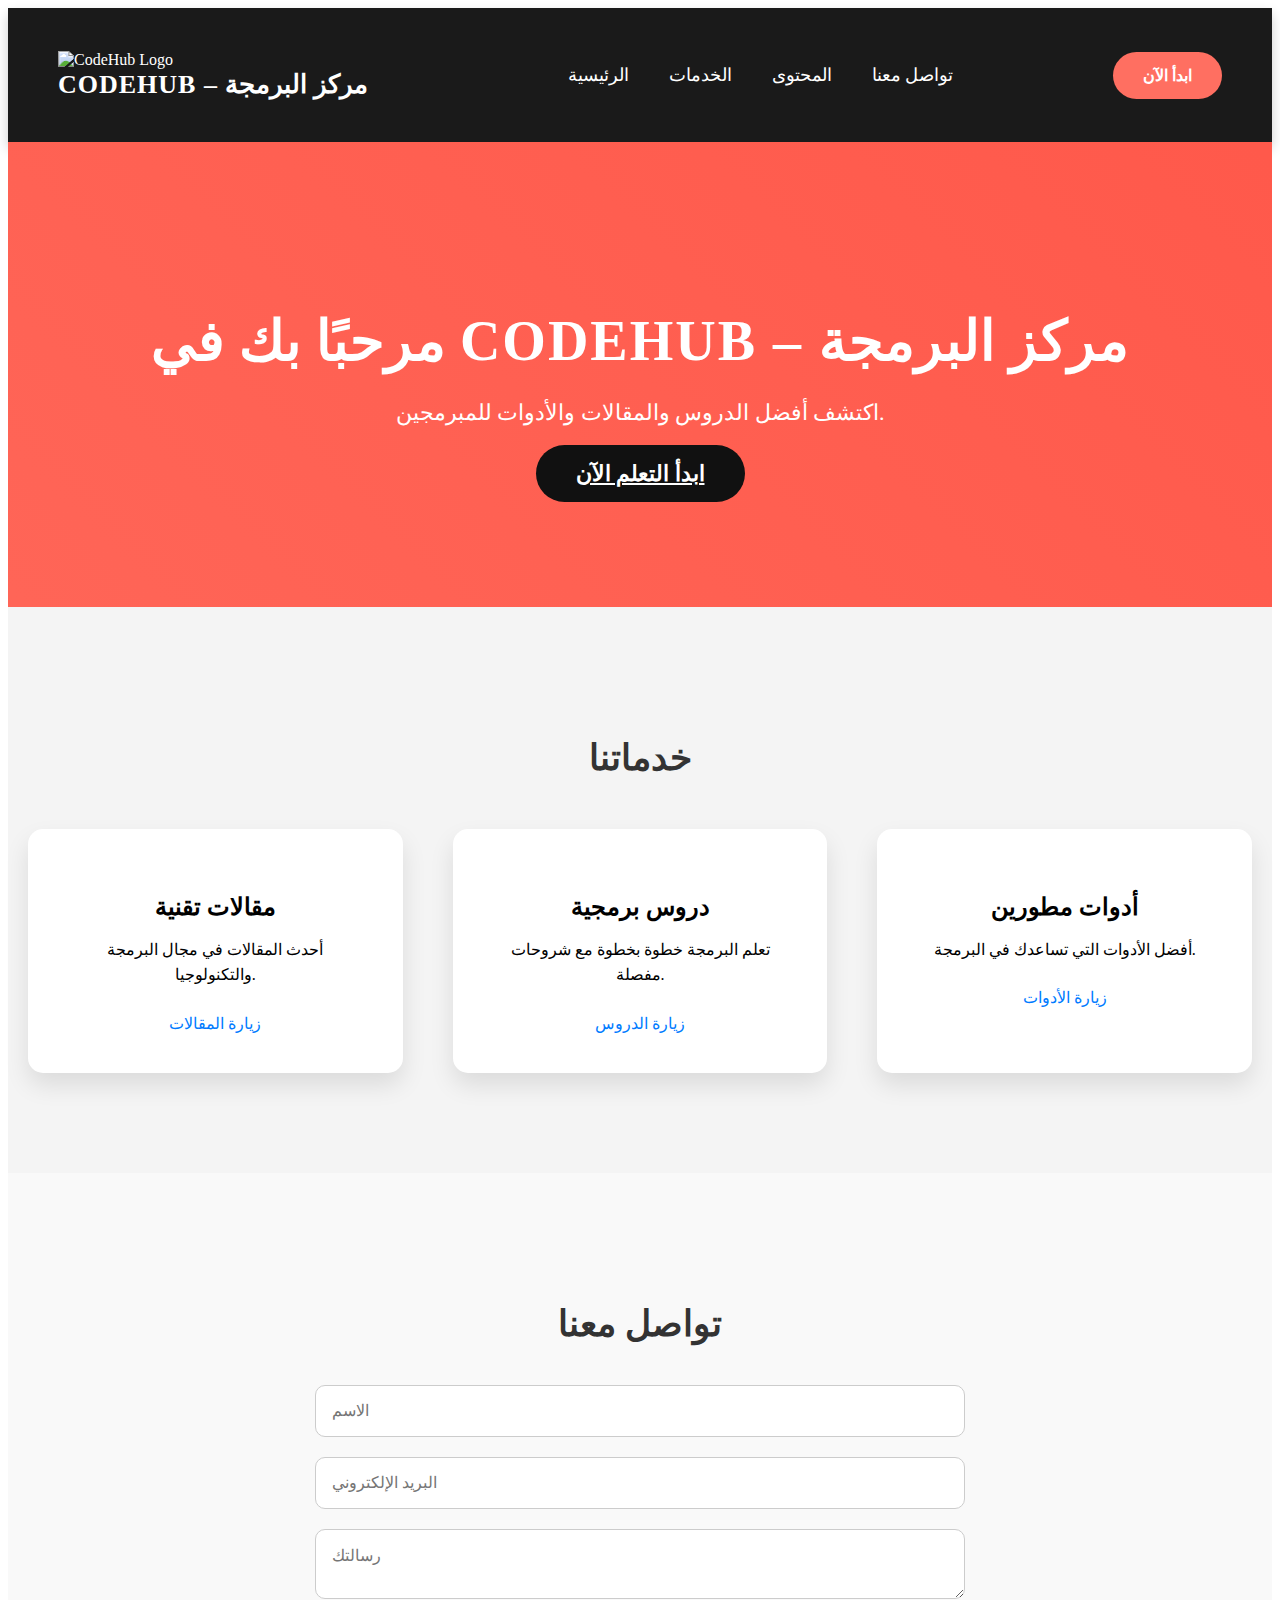
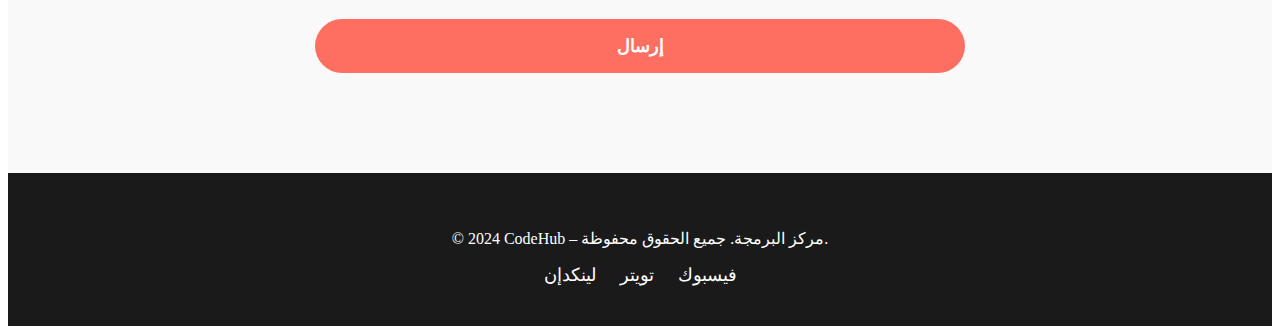
==== index.html @ 6e20102c "Add files via upload" ====
<!DOCTYPE html>
<html lang="ar">
<head>
    <meta charset="UTF-8">
    <meta name="viewport" content="width=device-width, initial-scale=1.0">
    <title>CodeHub – مركز البرمجة</title>
    <link rel="stylesheet" href="style.css">
    <link rel="icon" href="assets/logo.png">
    
</head>
<body>
    <header>
        <div class="container">
            <div class="logo">
                <img src="assets/logo.png" alt="CodeHub Logo">
                <h1>CodeHub – مركز البرمجة</h1>
            </div>
            <nav>
                <ul>
                    <li><a href="#">الرئيسية</a></li>
                    <li><a href="#services">الخدمات</a></li>
                    <li><a href="#content">المحتوى</a></li>
                    <li><a href="#contact">تواصل معنا</a></li>
                </ul>
            </nav>
            <a href="#" class="btn">ابدأ الآن</a>
        </div>
    </header>
    

    <!-- قسم الترحيب (Hero Section) -->
    <section id="hero">
        <div class="container">
            <h2>مرحبًا بك في CodeHub – مركز البرمجة</h2>
            <p>اكتشف أفضل الدروس والمقالات والأدوات للمبرمجين.</p>
            <a href="#services" class="btn">ابدأ التعلم الآن</a>
        </div>
    </section>

<!-- قسم الخدمات (Services) -->
<section id="services">
    <div class="container">
        <h2>خدماتنا</h2>
        <div class="services">
            <div class="service">
                <h3>مقالات تقنية</h3>
                <p>أحدث المقالات في مجال البرمجة والتكنولوجيا.</p>
                <a href="https://judy6739.github.io/jo11111111111111111/" class="service-link" target="_blank">زيارة المقالات</a>
            </div>
            <div class="service">
                <h3>دروس برمجية</h3>
                <p>تعلم البرمجة خطوة بخطوة مع شروحات مفصلة.</p>
                <a href="1.html" class="service-link" target="_blank">زيارة الدروس</a>
            </div>
            <div class="service">
                <h3>أدوات مطورين</h3>
                <p>أفضل الأدوات التي تساعدك في البرمجة.</p>
                <a href="2.html" class="service-link" target="_blank">زيارة الأدوات</a>
            </div>
        </div>
    </div>
</section>


    <!-- قسم التواصل (Contact Section) -->
    <section id="contact">
        <div class="container">
            <h2>تواصل معنا</h2>
            <form>
                <input type="text" placeholder="الاسم" required>
                <input type="email" placeholder="البريد الإلكتروني" required>
                <textarea placeholder="رسالتك" required></textarea>
                <button type="submit">إرسال</button>
            </form>
        </div>
    </section>
<!-- في قسم footer -->
<footer>
    <div class="container">
        <p>&copy; 2024 CodeHub – مركز البرمجة. جميع الحقوق محفوظة.</p>
        <div>
            <a href="#" style="color:white; margin: 0 10px;">فيسبوك</a>
            <a href="#" style="color:white; margin: 0 10px;">تويتر</a>
            <a href="#" style="color:white; margin: 0 10px;">لينكدإن</a>
        </div>
    </div>
</footer>

</body>
</html>
---- style.css ----
/* الشريط العلوي (Header) */
header {
    background-color: #1a1a1a; /* لون غامق أكثر */
    color: white;
    padding: 40px 0;
    box-shadow: 0 6px 12px rgba(0, 0, 0, 0.2); /* ظل أقوى */
}

header .container {
    display: flex;
    justify-content: space-between;
    align-items: center;
    padding: 0 50px;
}

header .logo img {
    width: 70px; /* زيادة حجم الشعار */
    height: auto;
    margin-right: 20px;
}

header .logo h1 {
    font-size: 26px;
    font-weight: bold;
    letter-spacing: 1px;
    text-transform: uppercase;
    margin: 0;
}

header nav ul {
    list-style: none;
    display: flex;
    gap: 40px;
}

header nav a {
    text-decoration: none;
    color: white;
    font-size: 18px;
    font-weight: 500;
    transition: color 0.3s ease, transform 0.3s ease;
}

header nav a:hover {
    color: #FF6F61; /* لون أحمر مشرق */
    transform: scale(1.1); /* تكبير الروابط عند التمرير */
}

header .btn {
    padding: 14px 30px;
    background-color: #FF6F61;
    color: white;
    border: none;
    border-radius: 30px;
    font-weight: bold;
    text-decoration: none;
    transition: background-color 0.3s ease, transform 0.3s ease;
}

header .btn:hover {
    background-color: #FF4F3A; /* تعديل اللون عند التمرير */
    transform: scale(1.05); /* تكبير الزر عند التمرير */
}

/* قسم الترحيب (Hero Section) */
#hero {
    background: linear-gradient(45deg, #FF6F61, #FF3E30); /* تأثير التدرج بزاوية */
    color: white;
    text-align: center;
    padding: 120px 20px;
    background-size: 400% 400%;
    animation: gradientAnimation 6s ease infinite; /* تأثير حركة التدرج */
}

@keyframes gradientAnimation {
    0% { background-position: 0% 50%; }
    50% { background-position: 100% 50%; }
    100% { background-position: 0% 50%; }
}

#hero h2 {
    font-size: 56px;
    margin-bottom: 20px;
    font-weight: bold;
    letter-spacing: 2px;
    text-transform: uppercase;
}

#hero p {
    font-size: 22px;
    margin-bottom: 30px;
    line-height: 1.6;
}

#hero .btn {
    padding: 16px 40px;
    font-size: 22px;
    background-color: #111;
    border-radius: 50px;
    color: white;
    font-weight: bold;
    transition: background-color 0.3s ease, transform 0.3s ease;
}

#hero .btn:hover {
    background-color: #FF6F61;
    transform: scale(1.1); /* تكبير الزر عند التمرير */
}

/* قسم الخدمات (Services) */
#services {
    background-color: #f4f4f4;
    padding: 100px 20px;
}

#services h2 {
    text-align: center;
    font-size: 36px;
    margin-bottom: 50px;
    font-weight: bold;
    color: #333;
}

.services {
    display: flex;
    justify-content: space-between;
    gap: 50px;
    flex-wrap: wrap;
}

.service {
    background-color: #fff;
    padding: 40px;
    text-align: center;
    border-radius: 15px;
    flex: 1;
    box-shadow: 0 12px 24px rgba(0, 0, 0, 0.1);
    transition: transform 0.3s ease, box-shadow 0.3s ease;
    min-width: 280px;
}

.service:hover {
    transform: translateY(-15px);
    box-shadow: 0 18px 36px rgba(0, 0, 0, 0.2);
}

.service h3 {
    font-size: 24px;
    margin-bottom: 15px;
    font-weight: bold;
}

.service p {
    font-size: 16px;
    line-height: 1.6;
}

/* قسم التواصل (Contact Section) */
#contact {
    background-color: #f9f9f9;
    padding: 100px 20px;
}

#contact h2 {
    text-align: center;
    font-size: 36px;
    margin-bottom: 40px;
    font-weight: bold;
    color: #333;
}

#contact form {
    max-width: 650px;
    margin: 0 auto;
    display: flex;
    flex-direction: column;
    gap: 20px;
}

#contact input, #contact textarea {
    padding: 16px;
    font-size: 16px;
    border-radius: 10px;
    border: 1px solid #ccc;
    transition: border-color 0.3s ease;
}

#contact input:focus, #contact textarea:focus {
    border-color: #FF6F61; /* تغيير الحدود عند التركيز */
}

#contact button {
    padding: 16px 40px;
    background-color: #FF6F61;
    color: white;
    border: none;
    border-radius: 50px;
    cursor: pointer;
    font-size: 18px;
    font-weight: bold;
    transition: background-color 0.3s ease, transform 0.3s ease;
}

#contact button:hover {
    background-color: #FF4F3A;
    transform: scale(1.05); /* تكبير الزر عند التمرير */
}

/* الشريط السفلي (Footer) */
footer {
    background-color: #1a1a1a;
    color: white;
    padding: 40px 20px;
    text-align: center;
}

footer a {
    color: white;
    text-decoration: none;
    margin: 0 20px;
    font-size: 18px;
    font-weight: 500;
    transition: color 0.3s ease;
}

footer a:hover {
    color: #FF6F61; /* تغيير اللون عند التمرير */
}








.service-link {
    display: inline-block;
    margin-top: 10px;
    font-size: 1rem;
    color: #007bff;
    text-decoration: none;
    transition: all 0.3s ease;
  }
  
  .service-link:hover {
    color: #0056b3;
    text-decoration: underline;
  }
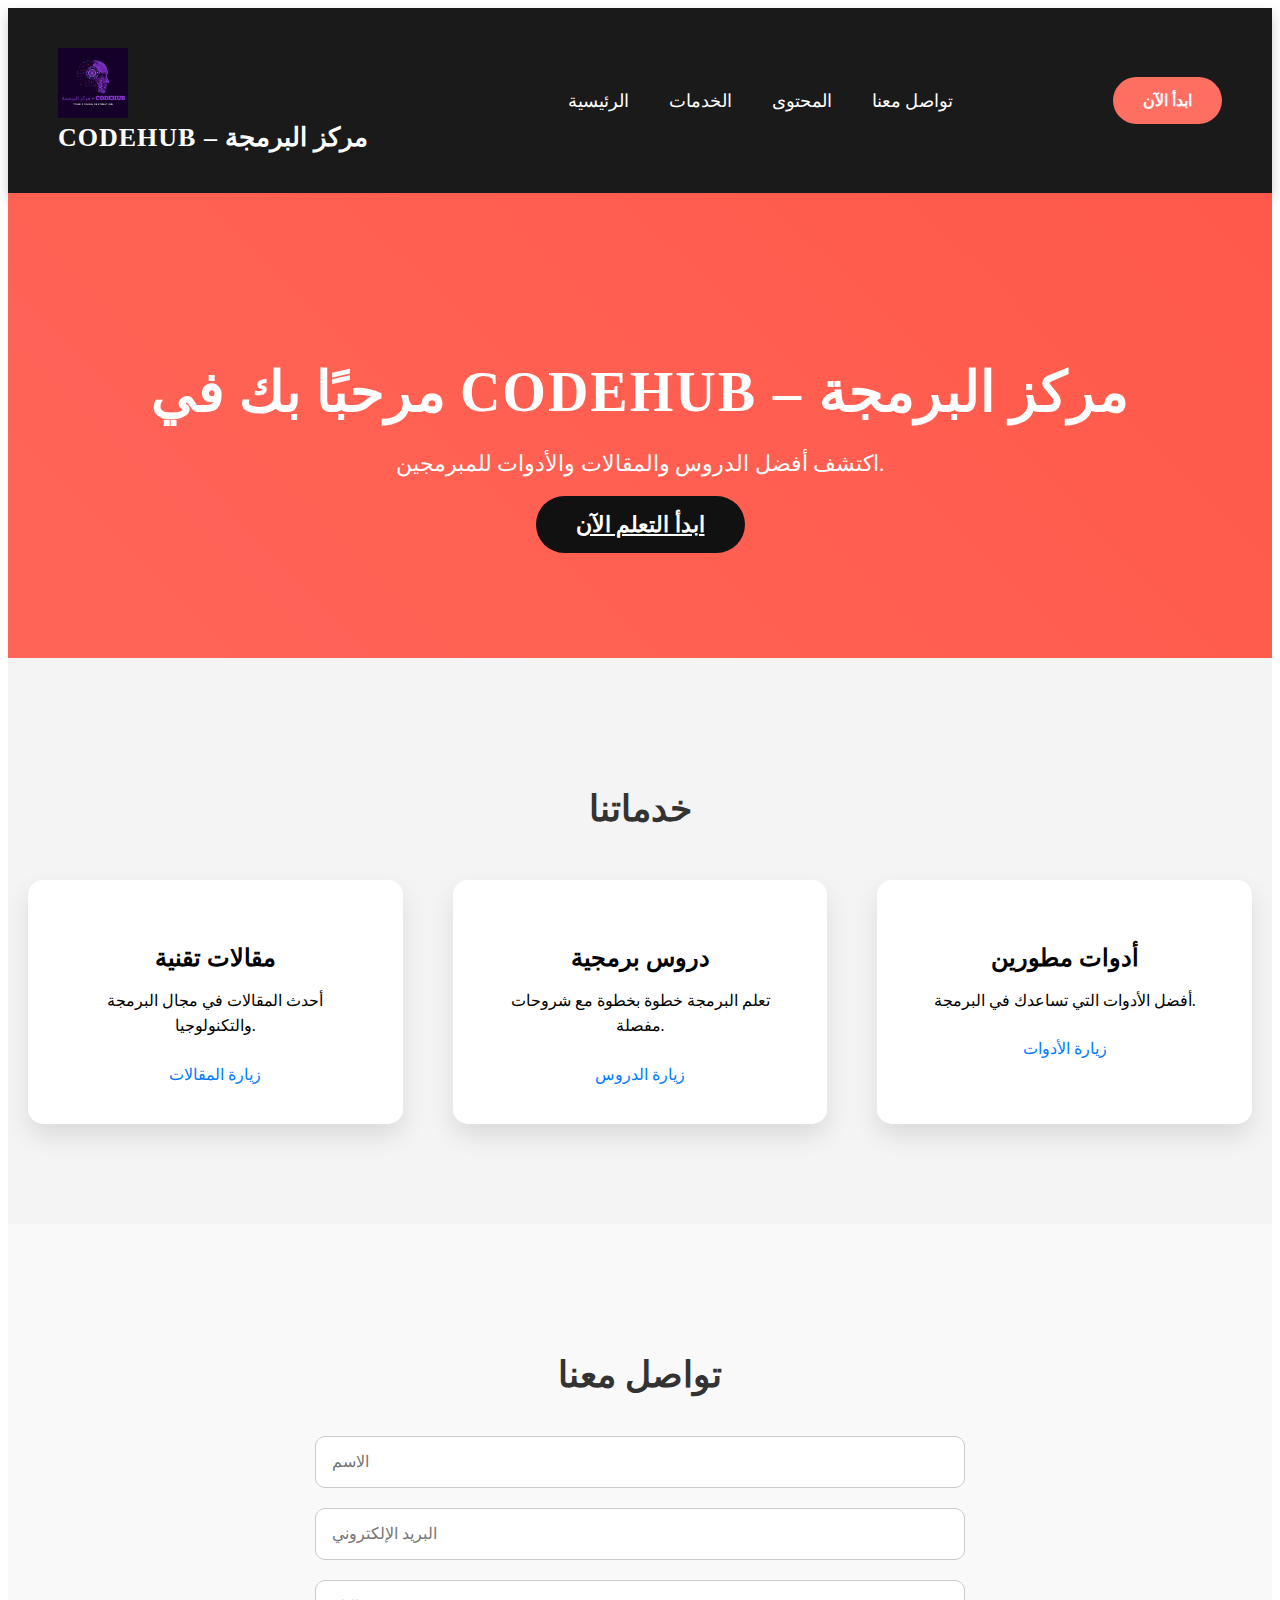
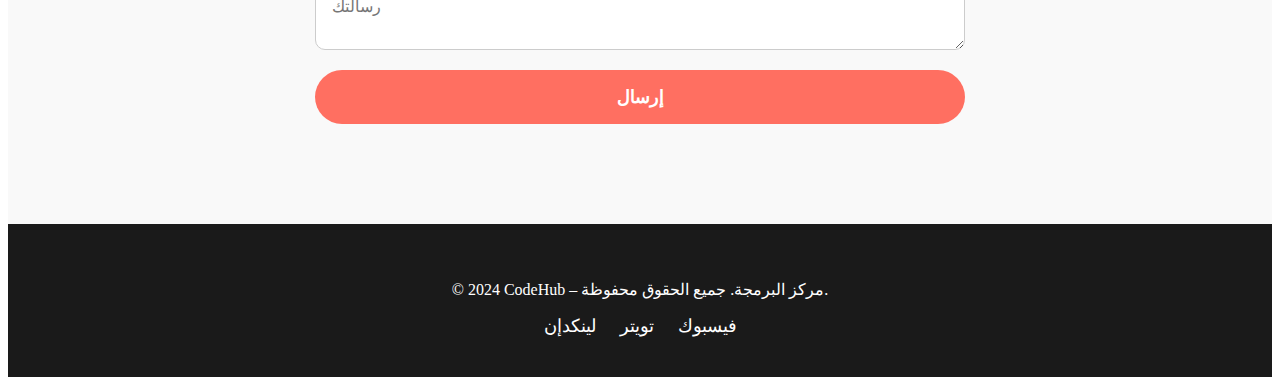
==== commit d46a45c1: "Update index.html" ====
--- a/index.html
+++ b/index.html
@@ -5,14 +5,14 @@
     <meta name="viewport" content="width=device-width, initial-scale=1.0">
     <title>CodeHub – مركز البرمجة</title>
     <link rel="stylesheet" href="style.css">
-    <link rel="icon" href="assets/logo.png">
+    <link rel="icon" href="logo.png">
     
 </head>
 <body>
     <header>
         <div class="container">
             <div class="logo">
-                <img src="assets/logo.png" alt="CodeHub Logo">
+                <img src="logo.png" alt="CodeHub Logo">
                 <h1>CodeHub – مركز البرمجة</h1>
             </div>
             <nav>
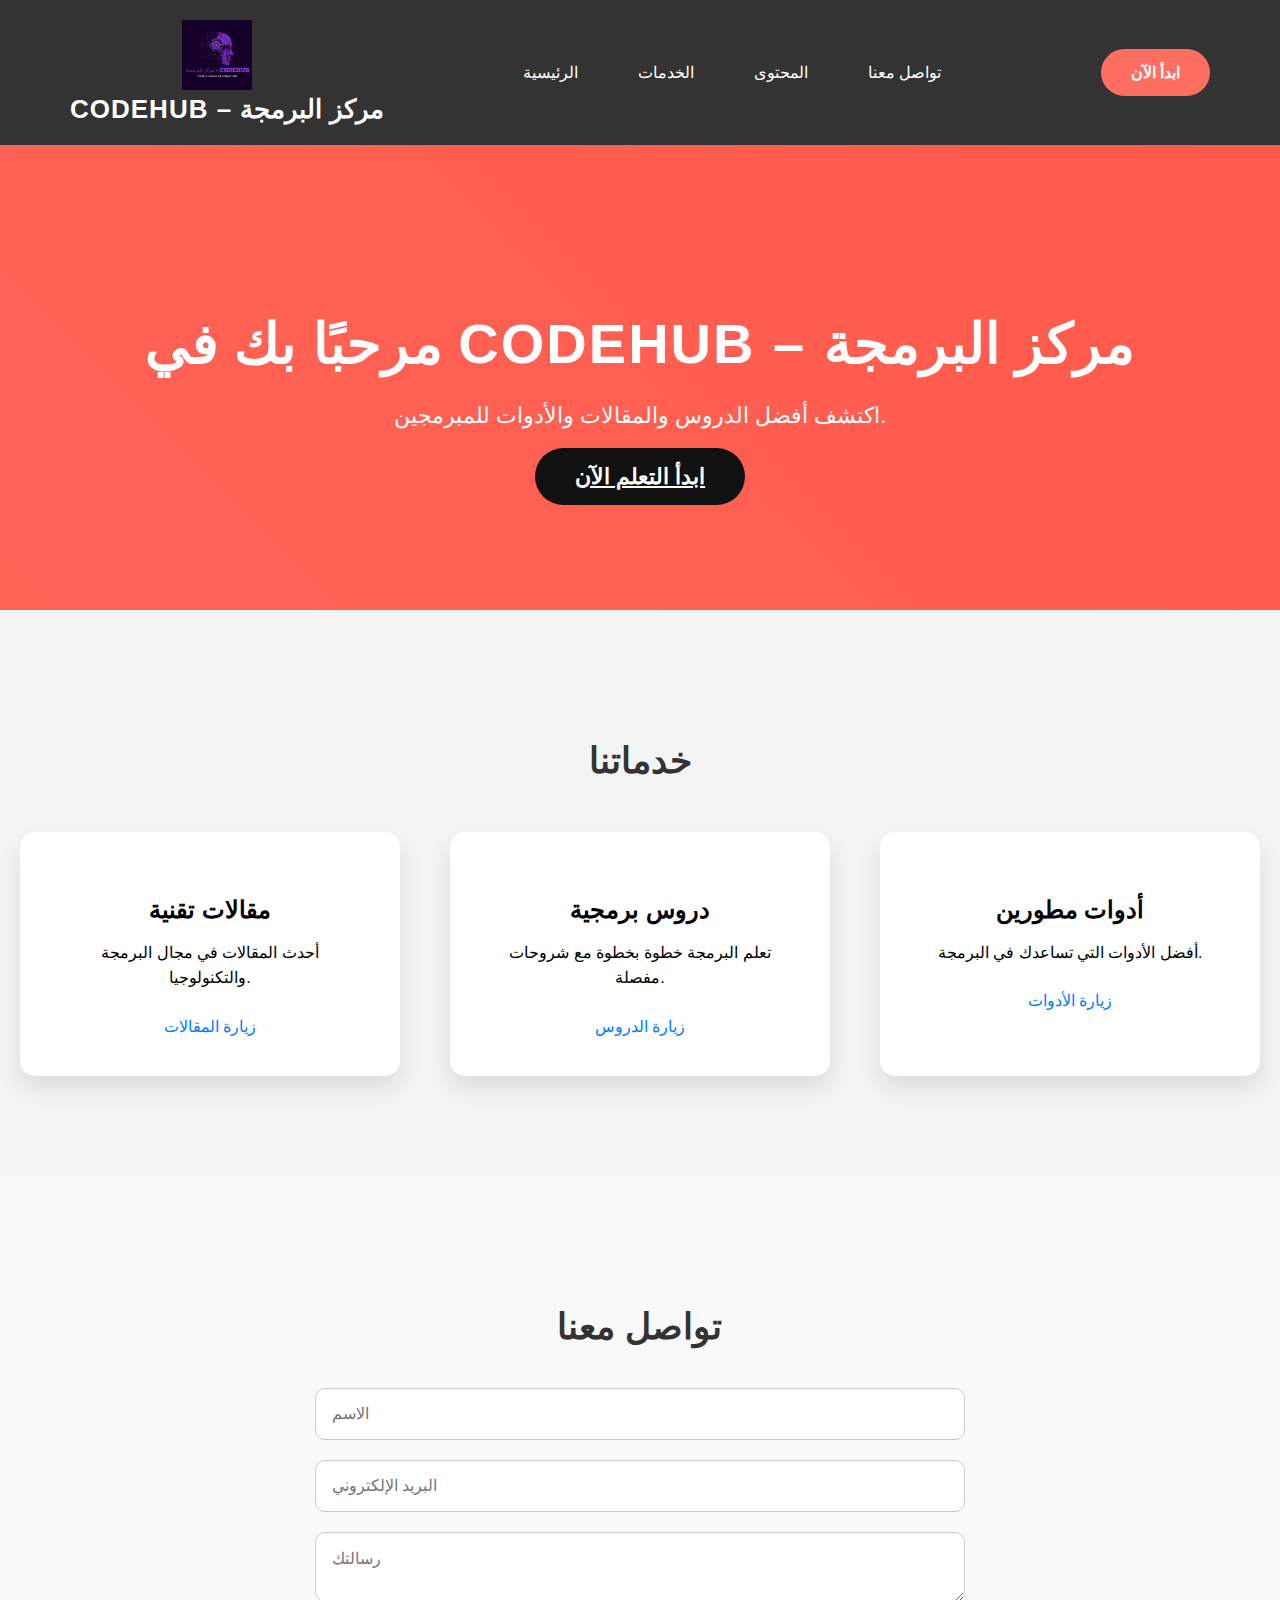
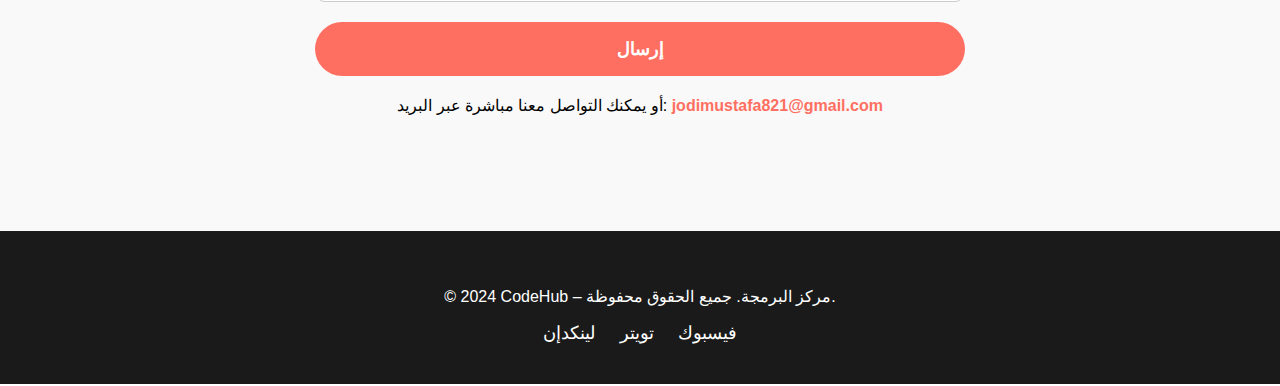
==== commit adb12e5f: "Update index.html" ====
--- a/index.html
+++ b/index.html
@@ -62,18 +62,23 @@
 </section>
 
 
-    <!-- قسم التواصل (Contact Section) -->
-    <section id="contact">
-        <div class="container">
-            <h2>تواصل معنا</h2>
-            <form>
-                <input type="text" placeholder="الاسم" required>
-                <input type="email" placeholder="البريد الإلكتروني" required>
-                <textarea placeholder="رسالتك" required></textarea>
-                <button type="submit">إرسال</button>
-            </form>
-        </div>
-    </section>
+<!-- قسم التواصل (Contact Section) -->
+<section id="contact">
+    <div class="container">
+        <h2>تواصل معنا</h2>
+        <form action="mailto:jodimustafa821@gmail.com" method="post" enctype="text/plain">
+            <input type="text" name="name" placeholder="الاسم" required>
+            <input type="email" name="email" placeholder="البريد الإلكتروني" required>
+            <textarea name="message" placeholder="رسالتك" required></textarea>
+            <button type="submit">إرسال</button>
+        </form>
+        <p style="margin-top: 20px; text-align: center;">
+            أو يمكنك التواصل معنا مباشرة عبر البريد: 
+            <a href="mailto:jodimustafa821@gmail.com" style="color: #FF6F61; text-decoration: none; font-weight: bold;">jodimustafa821@gmail.com</a>
+        </p>
+    </div>
+</section>
+
 <!-- في قسم footer -->
 <footer>
     <div class="container">
--- a/style.css
+++ b/style.css
@@ -247,4 +247,91 @@
     color: #0056b3;
     text-decoration: underline;
   }
-  +
+
+
+
+
+/* الأساسيات */
+body {
+    margin: 0;
+    padding: 0;
+    font-family: Arial, sans-serif;
+}
+
+/* الشريط العلوي (Header) */
+header {
+    background-color: #333;
+    color: white;
+    padding: 20px;
+    text-align: center;
+}
+
+header nav ul {
+    list-style: none;
+    padding: 0;
+}
+
+header nav ul li {
+    display: inline;
+    margin-right: 20px;
+}
+
+header nav a {
+    text-decoration: none;
+    color: white;
+    font-size: 16px;
+}
+
+/* قسم المحتوى */
+main {
+    padding: 20px;
+}
+
+/* استعلامات الوسائط - Media Queries */
+
+/* إذا كانت الشاشة صغيرة أو تساوي 768px */
+@media (max-width: 768px) {
+    header {
+        text-align: center;
+    }
+
+    header nav ul {
+        padding: 0;
+        display: block;
+    }
+
+    header nav ul li {
+        display: block;
+        margin-bottom: 10px;
+    }
+
+    header nav a {
+        font-size: 14px;
+    }
+
+    main {
+        padding: 15px;
+    }
+}
+
+/* إذا كانت الشاشة صغيرة جدًا أو تساوي 480px */
+@media (max-width: 480px) {
+    header {
+        padding: 10px;
+    }
+
+    header nav ul li {
+        margin-bottom: 5px;
+    }
+
+    header nav a {
+        font-size: 12px;
+    }
+
+    main {
+        padding: 10px;
+    }
+}
+
+  
